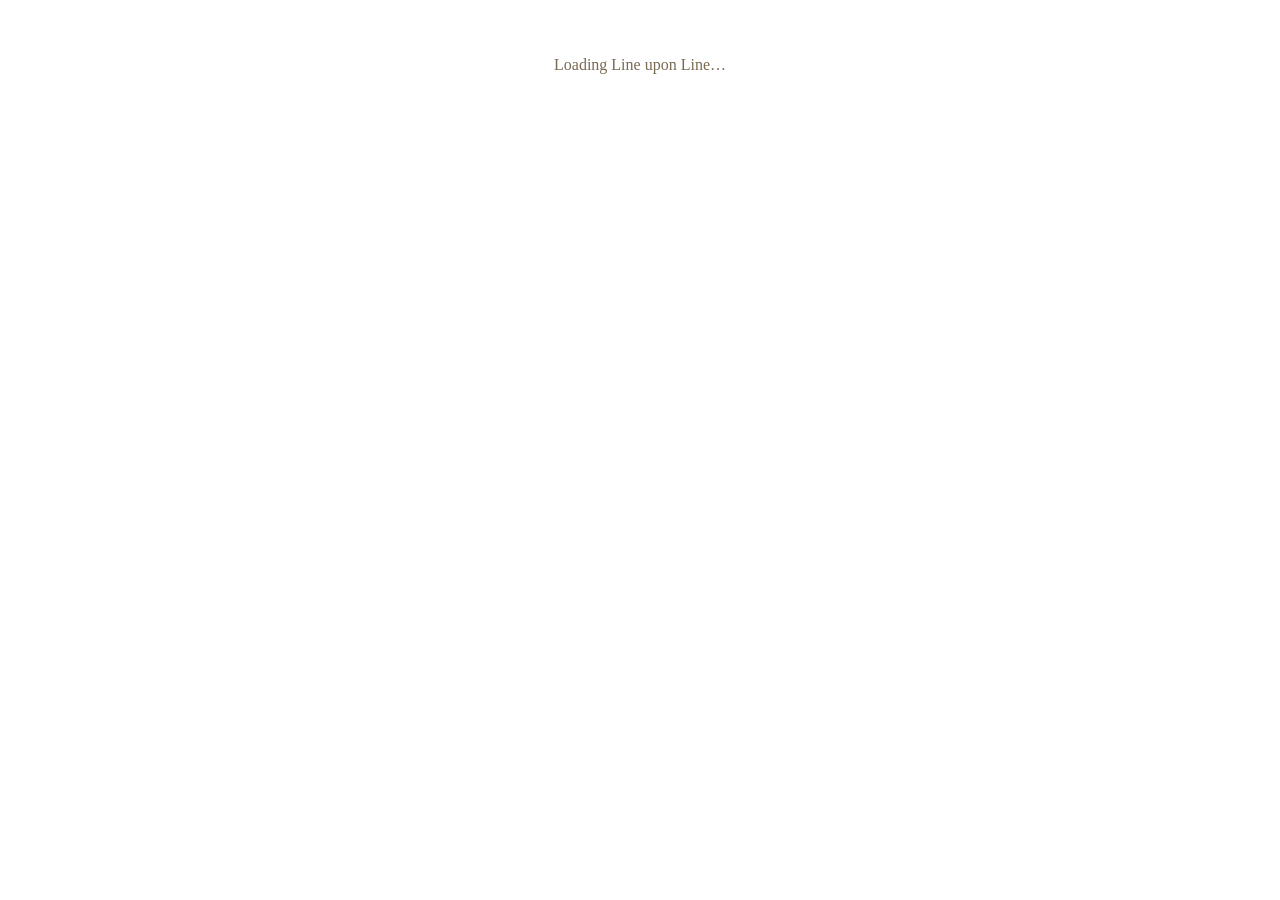
==== line-upon-line/index.html @ 6ab9b3cb "Line upon Line: add index.html" ====
<!DOCTYPE html>
<html lang="en">
<head>
<meta charset="UTF-8">
<meta name="viewport" content="width=device-width, initial-scale=1.0, viewport-fit=cover">
<title>Line upon Line · Learn the gospel of Jesus Christ</title>
<meta name="description" content="A gospel-learning game: explain doctrine in your own words, walk the history of the Restoration, race through trivia, and master the Seminary doctrinal mastery passages.">
<meta name="theme-color" content="#f6efe1">
<link rel="manifest" href="assets/manifest.json" />
<link rel="apple-touch-icon" href="assets/icon-180.png" />
<link rel="icon" type="image/png" sizes="192x192" href="assets/icon-192.png" />
<link rel="stylesheet" href="style.css">
</head>
<body>
<div id="app"><p style="text-align:center;padding:40px;color:#7a6a52">Loading Line upon Line…</p></div>
<noscript><p style="text-align:center">Line upon Line needs JavaScript.</p></noscript>
<script src="data.js"></script>
<script src="app.js"></script>
</body>
</html>
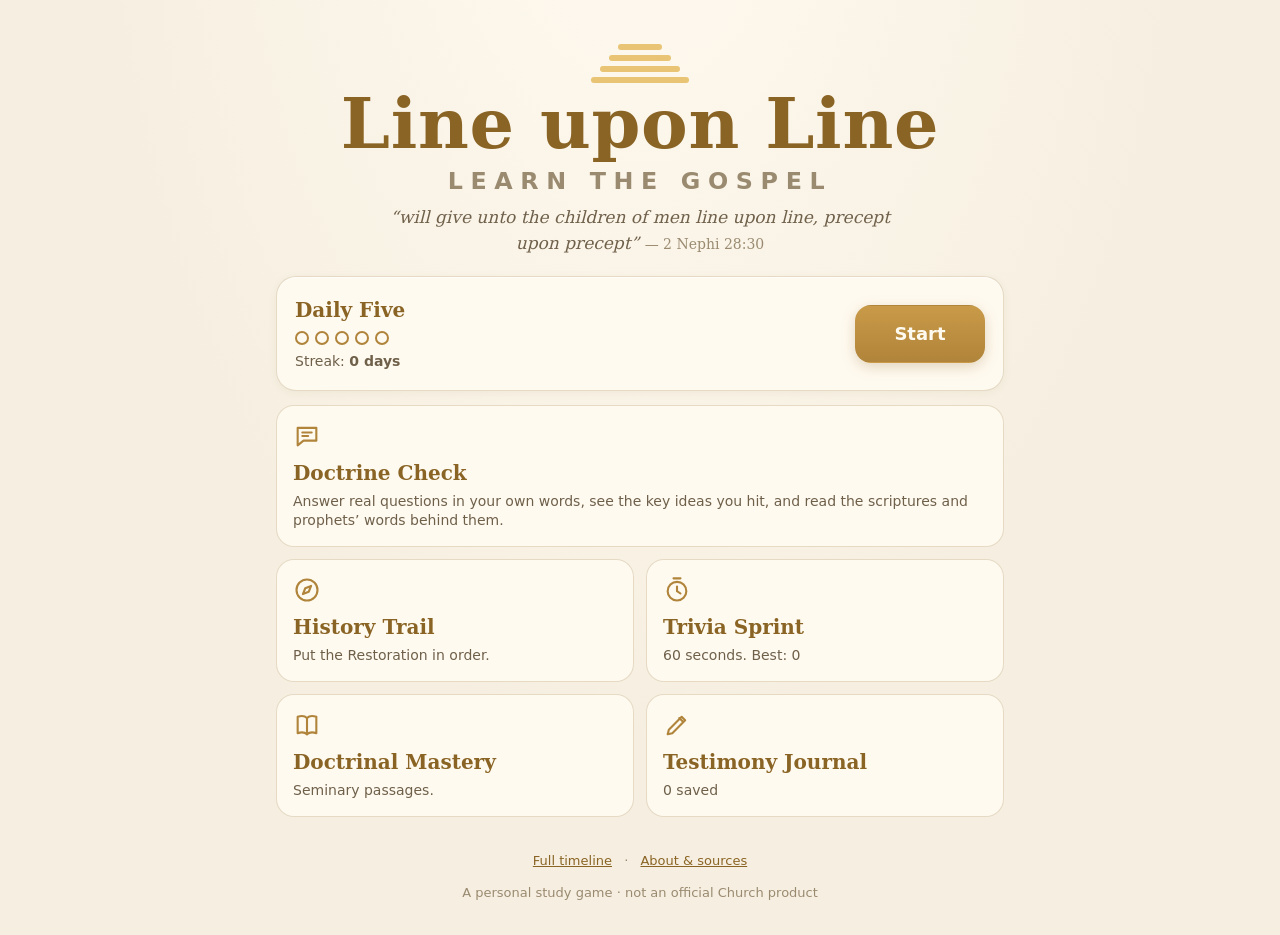
==== commit f5936beb: "Line upon Line: refresh manifest link" ====
--- a/line-upon-line/index.html
+++ b/line-upon-line/index.html
@@ -6,7 +6,7 @@
 <title>Line upon Line · Learn the gospel of Jesus Christ</title>
 <meta name="description" content="A gospel-learning game: explain doctrine in your own words, walk the history of the Restoration, race through trivia, and master the Seminary doctrinal mastery passages.">
 <meta name="theme-color" content="#f6efe1">
-<link rel="manifest" href="assets/manifest.json" />
+<link rel="manifest" href="assets/manifest.json?v=2" />
 <link rel="apple-touch-icon" href="assets/icon-180.png" />
 <link rel="icon" type="image/png" sizes="192x192" href="assets/icon-192.png" />
 <link rel="stylesheet" href="style.css">
--- a/line-upon-line/style.css
+++ b/line-upon-line/style.css
@@ -0,0 +1,135 @@
+:root{
+  --bg:#f6efe1; --bg2:#efe5d0; --card:#fffaf0; --line:rgba(140,104,44,.22); --line2:rgba(140,104,44,.4);
+  --gold:#b0843a; --gold2:#8a6424; --goldsoft:#e8c474; --ink:#2f2619; --mute:#6f604a; --dim:#9a8a70;
+  --ok:#3f8a4f; --okbg:#e5f1e2; --bad:#b0533f; --badbg:#f7e3dc; --stone:#e9dfca;
+  --serif:"Iowan Old Style","Palatino Linotype",Palatino,"Book Antiqua",Georgia,"Noto Serif","DejaVu Serif",serif;
+  --sans:system-ui,-apple-system,"Segoe UI",Roboto,"Noto Sans","Helvetica Neue",Arial,sans-serif;
+}
+*{box-sizing:border-box;-webkit-tap-highlight-color:transparent}
+html,body{margin:0;min-height:100%}
+html{background:var(--bg)}
+body{background:radial-gradient(ellipse at 50% -20%,#fffaf0 0%,var(--bg) 60%) fixed;color:var(--ink);font-family:var(--sans);font-size:17px;line-height:1.5;overscroll-behavior-y:contain}
+button{font:inherit;color:inherit;cursor:pointer;touch-action:manipulation}
+a{color:var(--gold2)}
+#app{max-width:760px;margin:0 auto;padding:max(12px,env(safe-area-inset-top)) 16px calc(32px + env(safe-area-inset-bottom));min-height:100vh}
+.top{display:flex;align-items:center;gap:10px;margin-bottom:14px;min-height:56px}
+.top h2{flex:1;margin:0;font-family:var(--serif);font-weight:600;font-size:22px;color:var(--gold2);white-space:nowrap;overflow:hidden;text-overflow:ellipsis}
+.iconbtn{min-width:52px;height:52px;border-radius:14px;border:1px solid var(--line);background:var(--card);font-size:22px;display:inline-flex;align-items:center;justify-content:center;padding:0 12px}
+.pill{background:#fff3d6;border:1px solid var(--line);color:var(--gold2);border-radius:999px;padding:6px 12px;font-weight:700;font-size:15px;white-space:nowrap}
+.btn{display:flex;align-items:center;justify-content:center;gap:10px;width:100%;min-height:58px;border-radius:16px;border:1px solid var(--line2);background:var(--card);font-size:18px;font-weight:600;padding:12px 18px;text-align:center;color:var(--ink)}
+.btn.primary{background:linear-gradient(180deg,#c99a48,var(--gold));color:#fffaf0;border-color:transparent;box-shadow:0 4px 14px rgba(140,104,44,.25)}
+.btn.ghost{background:transparent}
+.btn:active,.opt:active,.tile:active,.iconbtn:active,.chip:active,.ev:active{transform:translateY(1px) scale(.99)}
+.btn[disabled]{opacity:.45}
+.row{display:flex;gap:12px}.row>*{flex:1}
+.stack>*+*{margin-top:12px}
+.card{background:var(--card);border:1px solid var(--line);border-radius:20px;padding:18px;box-shadow:0 1px 0 rgba(255,255,255,.7) inset,0 2px 10px rgba(110,80,30,.06)}
+.muted{color:var(--mute)} .dim{color:var(--dim)} .small{font-size:14px}
+h3{font-family:var(--serif);color:var(--gold2);margin:4px 0 10px;font-weight:600;font-size:21px}
+.serif{font-family:var(--serif)}
+.center{text-align:center}
+/* Home */
+.hero{text-align:center;padding:18px 6px 6px}
+.logo{font-family:var(--serif);font-size:clamp(44px,11vw,70px);margin:0;color:var(--gold2);font-weight:600;letter-spacing:.01em;line-height:1.05}
+.logo span{display:block;font-size:.34em;letter-spacing:.32em;text-transform:uppercase;color:var(--dim);font-family:var(--sans);font-weight:600;margin-top:8px}
+.motto{font-family:var(--serif);font-style:italic;color:var(--mute);margin:12px auto 0;max-width:30em;font-size:17px}
+.motto a{color:var(--dim);font-style:normal;font-size:14px;text-decoration:none;white-space:nowrap}
+.steps{display:flex;flex-direction:column;align-items:center;gap:5px;margin:14px 0 4px}
+.steps i{display:block;height:6px;border-radius:6px;background:var(--goldsoft)}
+.tiles{display:grid;grid-template-columns:1fr 1fr;gap:12px;margin-top:14px}
+.tile{display:flex;flex-direction:column;align-items:flex-start;gap:4px;text-align:left;border-radius:18px;border:1px solid var(--line);background:var(--card);padding:16px;min-height:118px;color:var(--ink)}
+.tile b{font-family:var(--serif);font-size:20px;color:var(--gold2);font-weight:600}
+.tile .ic{font-size:26px;line-height:1}
+.tile small{color:var(--mute);font-size:14px;line-height:1.35}
+.tile.wide{grid-column:1/-1;min-height:0}
+.daily{display:flex;align-items:center;gap:14px}
+.dots{display:flex;gap:6px}
+.dots i{width:14px;height:14px;border-radius:50%;border:2px solid var(--gold);display:block}
+.dots i.on{background:var(--gold)}
+.foot{text-align:center;margin-top:22px;font-size:13px;color:var(--dim)}
+.foot button{background:none;border:none;color:var(--gold2);text-decoration:underline;font-size:13px;min-height:44px;padding:0 8px}
+/* Prompt & answer */
+.chip{display:inline-flex;align-items:center;gap:6px;border-radius:999px;border:1px solid var(--line);background:#fff3d6;color:var(--gold2);padding:5px 12px;font-size:14px;font-weight:600}
+.prompt{font-family:var(--serif);font-size:23px;line-height:1.35;margin:12px 0 4px}
+textarea{width:100%;min-height:150px;border-radius:16px;border:1px solid var(--line2);background:#fffdf7;color:var(--ink);font:inherit;font-size:18px;padding:14px;resize:vertical}
+textarea:focus,input:focus{outline:3px solid rgba(176,132,58,.35);border-color:var(--gold)}
+input[type=text]{width:100%;min-height:56px;border-radius:14px;border:1px solid var(--line2);background:#fffdf7;color:var(--ink);font:inherit;font-size:18px;padding:10px 14px}
+.toggle{display:flex;align-items:center;justify-content:space-between;gap:12px;min-height:52px;padding:4px 2px}
+.switch{width:58px;height:34px;border-radius:999px;border:1px solid var(--line2);background:var(--stone);position:relative;flex:none}
+.switch::after{content:"";position:absolute;top:3px;left:3px;width:26px;height:26px;border-radius:50%;background:#fff;box-shadow:0 1px 3px rgba(0,0,0,.2);transition:left .15s}
+.switch.on{background:var(--gold)} .switch.on::after{left:27px}
+.opts{display:flex;flex-direction:column;gap:10px}
+.opt{width:100%;text-align:left;min-height:58px;border-radius:16px;border:1px solid var(--line2);background:var(--card);padding:12px 16px;font-size:17px;line-height:1.35;color:var(--ink)}
+.opt.ok{background:var(--okbg);border-color:var(--ok)} .opt.bad{background:var(--badbg);border-color:var(--bad)}
+.opt[disabled]{opacity:1}
+/* Results */
+.score{display:flex;align-items:center;gap:16px}
+.ring{width:86px;height:86px;flex:none;border-radius:50%;display:grid;place-items:center;font-weight:800;font-size:22px;color:var(--gold2)}
+.concept{display:flex;gap:12px;align-items:flex-start;padding:10px 0;border-top:1px solid var(--line)}
+.concept:first-child{border-top:0}
+.mark{width:30px;height:30px;flex:none;border-radius:50%;display:grid;place-items:center;font-weight:800;font-size:16px}
+.mark.y{background:var(--okbg);color:var(--ok)} .mark.n{background:var(--badbg);color:var(--bad)}
+.src{border-left:4px solid var(--goldsoft);padding:4px 0 4px 14px;margin:14px 0}
+.src blockquote{margin:0;font-family:var(--serif);font-size:19px;line-height:1.5}
+.src .who{margin-top:8px;font-size:14px;color:var(--mute)}
+.src .acts{display:flex;gap:10px;margin-top:8px;flex-wrap:wrap}
+.linkbtn{display:inline-flex;align-items:center;gap:6px;min-height:44px;padding:0 14px;border-radius:12px;border:1px solid var(--line);background:#fffdf7;color:var(--gold2);font-size:15px;font-weight:600;text-decoration:none}
+.linkbtn.saved{background:#fff3d6}
+.model{font-family:var(--serif);font-size:18px;color:var(--ink)}
+.revisit{background:#fff3d6;border:1px dashed var(--gold);border-radius:14px;padding:10px 14px;font-size:15px;color:var(--gold2);margin-top:10px}
+/* History */
+.ev{display:flex;align-items:center;gap:12px;width:100%;text-align:left;border-radius:16px;border:1px solid var(--line2);background:var(--card);padding:12px 14px;min-height:62px;font-size:17px;color:var(--ink)}
+.ev .n{width:32px;height:32px;flex:none;border-radius:50%;background:var(--gold);color:#fff;display:grid;place-items:center;font-weight:800}
+.ev .t{flex:1;font-family:var(--serif);font-size:18px;line-height:1.3}
+.ev.placed{background:#fffdf7}
+.ev.ok{border-color:var(--ok);background:var(--okbg)} .ev.bad{border-color:var(--bad);background:var(--badbg)}
+.ev .mv{display:flex;gap:6px}
+.ev .mv button{width:44px;height:44px;border-radius:12px;border:1px solid var(--line);background:#fff;font-size:18px}
+.slot{border:2px dashed var(--line2);border-radius:16px;min-height:62px;display:grid;place-items:center;color:var(--dim);font-size:15px}
+.tl{position:relative;padding-left:26px}
+.tl::before{content:"";position:absolute;left:9px;top:6px;bottom:6px;width:3px;border-radius:3px;background:var(--goldsoft)}
+.tl .it{position:relative;margin-bottom:16px}
+.tl .it::before{content:"";position:absolute;left:-23px;top:7px;width:13px;height:13px;border-radius:50%;background:var(--gold);border:2px solid var(--bg)}
+.tl .d{font-weight:700;color:var(--gold2);font-size:14px;letter-spacing:.02em}
+.tl .h{font-family:var(--serif);font-size:19px;margin:2px 0}
+.tl p{margin:2px 0 0;color:var(--mute);font-size:15px}
+/* Trivia */
+.timer{height:12px;border-radius:12px;background:var(--stone);overflow:hidden}
+.timer i{display:block;height:100%;background:linear-gradient(90deg,var(--goldsoft),var(--gold));transition:width .25s linear}
+.bigq{font-family:var(--serif);font-size:22px;line-height:1.35;min-height:3em}
+.flash{min-height:26px;font-size:15px;text-align:center}
+/* Mastery */
+.tabs{display:flex;gap:8px;overflow-x:auto;padding-bottom:4px;scrollbar-width:none}
+.tabs::-webkit-scrollbar{display:none}
+.tab{flex:none;min-height:48px;padding:0 16px;border-radius:999px;border:1px solid var(--line2);background:var(--card);font-weight:600;font-size:15px;color:var(--ink)}
+.tab.on{background:var(--gold);color:#fff;border-color:var(--gold)}
+.plist{display:flex;flex-direction:column;gap:8px;margin-top:12px}
+.prow{display:flex;align-items:center;gap:12px;width:100%;text-align:left;border-radius:14px;border:1px solid var(--line);background:var(--card);padding:10px 14px;min-height:60px;color:var(--ink)}
+.prow .r{font-weight:700;color:var(--gold2);min-width:9em;font-size:15px}
+.prow .k{flex:1;font-family:var(--serif);font-size:16px;color:var(--mute);line-height:1.3}
+.lvl{display:flex;gap:3px;flex:none}
+.lvl i{width:8px;height:18px;border-radius:3px;background:var(--stone)}
+.lvl i.on{background:var(--gold)}
+.verse{font-family:var(--serif);font-size:19px;line-height:1.55}
+.verse sup{color:var(--gold);font-family:var(--sans);font-size:12px;font-weight:700;margin-right:4px}
+.keyp{font-family:var(--serif);font-size:22px;line-height:1.45;color:var(--gold2)}
+.hint{font-family:var(--serif);font-size:24px;letter-spacing:.06em;line-height:1.6;word-spacing:.2em;color:var(--ink)}
+.blanks{font-family:var(--serif);font-size:21px;line-height:1.9}
+.blanks .b{display:inline-block;min-width:3.2em;border-bottom:2px solid var(--gold);text-align:center;color:var(--gold2);padding:0 4px;margin:0 2px}
+.blanks .b.cur{background:#fff3d6;border-radius:6px 6px 0 0}
+.blanks .b.ok{color:var(--ok);border-color:var(--ok)} .blanks .b.bad{color:var(--bad);border-color:var(--bad)}
+.bank{display:flex;flex-wrap:wrap;gap:8px;margin-top:12px}
+.bank button{min-height:48px;padding:0 16px;border-radius:12px;border:1px solid var(--line2);background:var(--card);font-family:var(--serif);font-size:18px;color:var(--ink)}
+.bank button[disabled]{opacity:.3}
+.diff{font-family:var(--serif);font-size:19px;line-height:1.6}
+.diff .w{padding:0 2px;border-radius:4px}
+.diff .w.ok{color:var(--ok)} .diff .w.bad{background:var(--badbg);color:var(--bad)}
+/* Journal */
+.jitem textarea{min-height:80px;font-size:16px;margin-top:8px}
+.empty{text-align:center;color:var(--mute);padding:30px 10px}
+.toast{position:fixed;left:50%;bottom:calc(24px + env(safe-area-inset-bottom));transform:translateX(-50%);background:var(--ink);color:#fffaf0;padding:12px 18px;border-radius:14px;font-size:15px;z-index:9;box-shadow:0 6px 20px rgba(0,0,0,.2);max-width:90vw;text-align:center}
+.srcl a{display:block;padding:8px 0;border-top:1px solid var(--line);text-decoration:none;font-size:15px;color:var(--ink)}
+.srcl a span{color:var(--dim);font-size:12px;display:block;word-break:break-all}
+@media (max-width:380px){.tiles{grid-template-columns:1fr}.prow .r{min-width:7em}}
+/* Large in-car / desktop touchscreens: scale everything up */
+@media (min-width:1400px){body{zoom:1.3}}
